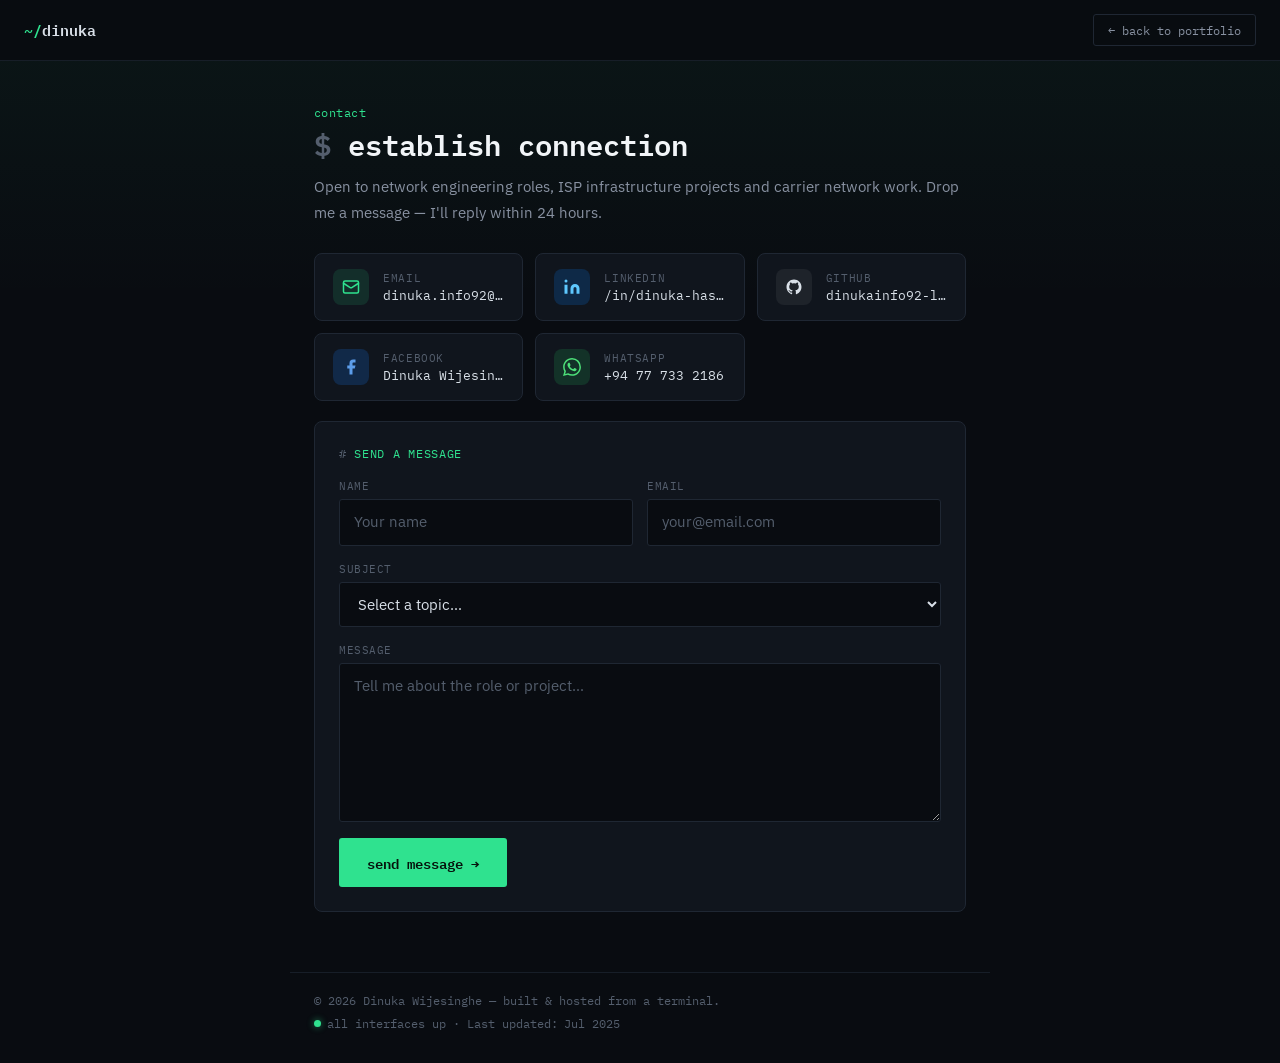
==== contact.html @ d7165db4 "Update Formspree action URL in contact form" ====
<!DOCTYPE html>
<html lang="en">
<head>
<meta charset="UTF-8">
<meta name="viewport" content="width=device-width, initial-scale=1.0">
<title>Contact | Dinuka Hasanka Wijesinghe — Network Engineer</title>
<meta name="description" content="Get in touch with Dinuka Hasanka Wijesinghe — Network Engineer specialising in IP/MPLS backbone networks. Open to network engineering roles and ISP infrastructure projects.">
<meta name="author" content="Dinuka Hasanka Wijesinghe">
<link rel="canonical" href="https://dinukawijesinghe.com/contact.html">
<link rel="icon" type="image/svg+xml" href="favicon.svg">

<meta property="og:title" content="Contact — Dinuka Hasanka Wijesinghe">
<meta property="og:description" content="Network Engineer · IP/MPLS Core · Open to new opportunities">
<meta property="og:url" content="https://dinukawijesinghe.com/contact.html">

<link rel="preconnect" href="https://fonts.googleapis.com">
<link rel="preconnect" href="https://fonts.gstatic.com" crossorigin>
<link href="https://fonts.googleapis.com/css2?family=IBM+Plex+Mono:wght@400;500;600;700&family=IBM+Plex+Sans:wght@400;500;600;700&display=swap" rel="stylesheet">

<style>
:root{
  --bg:#090c11;--bg-raised:#10151d;--bg-raised-2:#151b25;
  --border:#1f2733;--border-soft:#171e28;
  --text:#d9e0e8;--text-dim:#8891a1;--text-faint:#545e6d;
  --green:#2fe28f;--green-dim:#1c8a5a;--amber:#ffb454;--blue:#5ec8ff;--red:#ff5f56;
  --accent:#2fe28f;--accent-glow:rgba(47,226,143,.35);
  --font-mono:'IBM Plex Mono',ui-monospace,monospace;
  --font-sans:'IBM Plex Sans',-apple-system,sans-serif;
  --radius:3px;
}
*{box-sizing:border-box;margin:0;padding:0}
html{scroll-behavior:smooth}
body{
  background:var(--bg);color:var(--text);
  font-family:var(--font-sans);font-size:16px;min-height:100vh;
  background-image:linear-gradient(180deg,rgba(47,226,143,.05),transparent 300px);
  -webkit-font-smoothing:antialiased;
}
a{color:inherit;text-decoration:none}

/* ── topbar ── */
.topbar{
  display:flex;align-items:center;justify-content:space-between;
  padding:14px 24px;border-bottom:1px solid var(--border-soft);
  background:rgba(9,12,17,.88);backdrop-filter:blur(10px);
  position:sticky;top:0;z-index:50;
}
.topbar-logo{
  font-family:var(--font-mono);font-size:.95rem;font-weight:600;
  color:var(--text);transition:opacity .2s;
}
.topbar-logo:hover{opacity:.8}
.topbar-logo span{color:var(--accent)}
.topbar-back{
  font-family:var(--font-mono);font-size:.78rem;color:var(--text-dim);
  border:1px solid var(--border);border-radius:var(--radius);
  padding:7px 14px;transition:border-color .2s,color .2s;
}
.topbar-back:hover{border-color:var(--accent);color:var(--accent)}

/* ── page header ── */
.page-header{max-width:700px;margin:0 auto;padding:44px 24px 28px}
.page-tag{font-family:var(--font-mono);font-size:.75rem;color:var(--accent);letter-spacing:.04em;margin-bottom:8px}
.page-title{font-family:var(--font-mono);font-size:1.8rem;font-weight:600;color:#f2f5f8;line-height:1.15}
.page-title::before{content:'$ ';color:var(--text-faint)}
.page-sub{color:var(--text-dim);font-size:.96rem;margin-top:12px;line-height:1.7}

/* ── main ── */
main{max-width:700px;margin:0 auto;padding:0 24px 60px;display:flex;flex-direction:column;gap:20px}

/* ── social links grid ── */
.social-grid{
  display:grid;
  grid-template-columns:repeat(auto-fill,minmax(180px,1fr));
  gap:12px;
}
.social-card{
  display:flex;align-items:center;gap:14px;
  background:var(--bg-raised);border:1px solid var(--border);
  border-radius:8px;padding:15px 18px;
  transition:transform .2s,border-color .2s;
}
.social-card:hover{transform:translateY(-2px);border-color:var(--accent)}
.social-icon{
  width:36px;height:36px;border-radius:8px;
  display:flex;align-items:center;justify-content:center;
  flex-shrink:0;font-size:1.1rem;
}
.si-email   {background:rgba(47,226,143,.12);color:var(--green)}
.si-linkedin{background:rgba(10,102,194,.25);color:#5ec8ff}
.si-github  {background:rgba(255,255,255,.06);color:var(--text)}
.si-facebook{background:rgba(24,119,242,.2);color:#5c9dea}
.si-whatsapp{background:rgba(37,211,102,.15);color:#4de079}
.social-info{display:flex;flex-direction:column;gap:2px;min-width:0}
.social-label{font-family:var(--font-mono);font-size:.66rem;text-transform:uppercase;letter-spacing:.06em;color:var(--text-faint)}
.social-value{font-family:var(--font-mono);font-size:.82rem;color:var(--text);white-space:nowrap;overflow:hidden;text-overflow:ellipsis}

/* ── contact form ── */
.cf-card{background:var(--bg-raised);border:1px solid var(--border);border-radius:8px;padding:24px}
.cf-title{font-family:var(--font-mono);font-size:.72rem;text-transform:uppercase;letter-spacing:.06em;color:var(--accent);margin-bottom:18px}
.cf-title::before{content:'# ';color:var(--text-faint)}

.cf-form{display:flex;flex-direction:column;gap:16px}
.cf-row{display:flex;flex-direction:column;gap:6px}
.cf-row-2{display:grid;grid-template-columns:1fr 1fr;gap:14px}
@media(max-width:520px){.cf-row-2{grid-template-columns:1fr}}

.cf-row label{
  font-family:var(--font-mono);font-size:.68rem;
  text-transform:uppercase;letter-spacing:.05em;color:var(--text-faint);
}
.cf-row input,.cf-row textarea,.cf-row select{
  background:var(--bg);color:var(--text);
  border:1px solid var(--border);border-radius:var(--radius);
  padding:11px 14px;font-family:var(--font-sans);font-size:.94rem;
  line-height:1.5;transition:border-color .2s;resize:vertical;width:100%;
}
.cf-row input:focus,.cf-row textarea:focus,.cf-row select:focus{outline:none;border-color:var(--accent)}
.cf-row input::placeholder,.cf-row textarea::placeholder{color:var(--text-faint)}
.cf-row select option{background:var(--bg-raised)}

.cf-submit{
  font-family:var(--font-mono);font-size:.9rem;font-weight:600;
  background:var(--accent);color:#06120c;border:none;
  border-radius:var(--radius);padding:13px 28px;cursor:pointer;
  transition:opacity .2s,transform .15s;align-self:flex-start;
  display:flex;align-items:center;gap:8px;
}
.cf-submit:hover:not(:disabled){opacity:.88;transform:translateY(-1px)}
.cf-submit:disabled{opacity:.5;cursor:not-allowed}

.cf-status{font-family:var(--font-mono);font-size:.82rem;min-height:1.2em;padding-top:4px}
.cf-status.ok{color:var(--green)}
.cf-status.err{color:#fca5a5}

/* ── mobile responsive ── */
@media(max-width:600px){
  .page-title{font-size:1.4rem}
  .social-grid{grid-template-columns:1fr 1fr}
  .cf-card{padding:18px}
  .topbar{padding:12px 16px}
  main{padding:0 16px 50px}
  .page-header{padding:32px 16px 20px}
}

@media(max-width:400px){
  .social-grid{grid-template-columns:1fr}
}

/* ── footer ── */
.site-footer{
  border-top:1px solid var(--border-soft);padding:20px 24px 32px;
  font-family:var(--font-mono);font-size:.73rem;color:var(--text-faint);
  display:flex;justify-content:space-between;flex-wrap:wrap;gap:8px;
  max-width:700px;margin:0 auto;
}
.footer-ping{display:flex;align-items:center;gap:6px}
.led{display:inline-block;width:7px;height:7px;border-radius:50%;background:var(--green);box-shadow:0 0 6px 1px var(--accent-glow)}

/* scrollbar */
::-webkit-scrollbar{width:6px}
::-webkit-scrollbar-track{background:var(--bg-raised-2)}
::-webkit-scrollbar-thumb{background:var(--border);border-radius:3px}
::-webkit-scrollbar-thumb:hover{background:var(--accent)}
</style>
</head>
<body>

<div class="topbar">
  <a href="https://dinukawijesinghe.com" class="topbar-logo"><span>~/</span>dinuka</a>
  <a href="https://dinukawijesinghe.com" class="topbar-back">← back to portfolio</a>
</div>

<div class="page-header">
  <p class="page-tag">contact</p>
  <h1 class="page-title">establish connection</h1>
  <p class="page-sub">
    Open to network engineering roles, ISP infrastructure projects and carrier network work.
    Drop me a message — I'll reply within 24 hours.
  </p>
</div>

<main>

  <!-- Social / quick links -->
  <div class="social-grid">

    <a href="mailto:dinuka.info92@gmail.com" class="social-card">
      <div class="social-icon si-email">
        <svg width="18" height="18" viewBox="0 0 24 24" fill="none" stroke="currentColor" stroke-width="2" stroke-linecap="round" stroke-linejoin="round">
          <rect x="2" y="4" width="20" height="16" rx="2"/><path d="m22 7-8.97 5.7a1.94 1.94 0 0 1-2.06 0L2 7"/>
        </svg>
      </div>
      <div class="social-info">
        <span class="social-label">Email</span>
        <span class="social-value">dinuka.info92@gmail.com</span>
      </div>
    </a>

    <a href="https://www.linkedin.com/in/dinuka-hasanka-wijesinghe-b3315a186" target="_blank" rel="noopener" class="social-card">
      <div class="social-icon si-linkedin">
        <svg width="18" height="18" viewBox="0 0 24 24" fill="currentColor">
          <path d="M16 8a6 6 0 0 1 6 6v7h-4v-7a2 2 0 0 0-2-2 2 2 0 0 0-2 2v7h-4v-7a6 6 0 0 1 6-6z"/><rect x="2" y="9" width="4" height="12"/><circle cx="4" cy="4" r="2"/>
        </svg>
      </div>
      <div class="social-info">
        <span class="social-label">LinkedIn</span>
        <span class="social-value">/in/dinuka-hasanka</span>
      </div>
    </a>

    <a href="https://github.com/dinukainfo92-lang" target="_blank" rel="noopener" class="social-card">
      <div class="social-icon si-github">
        <svg width="18" height="18" viewBox="0 0 24 24" fill="currentColor">
          <path d="M12 2C6.477 2 2 6.484 2 12.017c0 4.425 2.865 8.18 6.839 9.504.5.092.682-.217.682-.483 0-.237-.008-.868-.013-1.703-2.782.605-3.369-1.343-3.369-1.343-.454-1.158-1.11-1.466-1.11-1.466-.908-.62.069-.608.069-.608 1.003.07 1.531 1.032 1.531 1.032.892 1.53 2.341 1.088 2.91.832.092-.647.35-1.088.636-1.338-2.22-.253-4.555-1.113-4.555-4.951 0-1.093.39-1.988 1.029-2.688-.103-.253-.446-1.272.098-2.65 0 0 .84-.27 2.75 1.026A9.564 9.564 0 0 1 12 6.844a9.59 9.59 0 0 1 2.504.337c1.909-1.296 2.747-1.027 2.747-1.027.546 1.379.202 2.398.1 2.651.64.7 1.028 1.595 1.028 2.688 0 3.848-2.339 4.695-4.566 4.943.359.309.678.92.678 1.855 0 1.338-.012 2.419-.012 2.747 0 .268.18.58.688.482A10.02 10.02 0 0 0 22 12.017C22 6.484 17.522 2 12 2z"/>
        </svg>
      </div>
      <div class="social-info">
        <span class="social-label">GitHub</span>
        <span class="social-value">dinukainfo92-lang</span>
      </div>
    </a>

    <!-- UPDATE: replace # with your Facebook profile URL -->
    <a href="https://www.facebook.com/YOUR_FACEBOOK" target="_blank" rel="noopener" class="social-card" id="fbCard">
      <div class="social-icon si-facebook">
        <svg width="18" height="18" viewBox="0 0 24 24" fill="currentColor">
          <path d="M18 2h-3a5 5 0 0 0-5 5v3H7v4h3v8h4v-8h3l1-4h-4V7a1 1 0 0 1 1-1h3z"/>
        </svg>
      </div>
      <div class="social-info">
        <span class="social-label">Facebook</span>
        <span class="social-value">Dinuka Wijesinghe</span>
      </div>
    </a>

    <a href="https://wa.me/94777332186" target="_blank" rel="noopener" class="social-card">
      <div class="social-icon si-whatsapp">
        <svg width="18" height="18" viewBox="0 0 24 24" fill="currentColor">
          <path d="M17.472 14.382c-.297-.149-1.758-.867-2.03-.967-.273-.099-.471-.148-.67.15-.197.297-.767.966-.94 1.164-.173.199-.347.223-.644.075-.297-.15-1.255-.463-2.39-1.475-.883-.788-1.48-1.761-1.653-2.059-.173-.297-.018-.458.13-.606.134-.133.298-.347.446-.52.149-.174.198-.298.298-.497.099-.198.05-.371-.025-.52-.075-.149-.669-1.612-.916-2.207-.242-.579-.487-.5-.669-.51a12.8 12.8 0 0 0-.57-.01c-.198 0-.52.074-.792.372-.272.297-1.04 1.016-1.04 2.479 0 1.462 1.065 2.875 1.213 3.074.149.198 2.096 3.2 5.077 4.487.709.306 1.262.489 1.694.625.712.227 1.36.195 1.871.118.571-.085 1.758-.719 2.006-1.413.248-.694.248-1.289.173-1.413-.074-.124-.272-.198-.57-.347m-5.421 7.403h-.004a9.87 9.87 0 0 1-5.031-1.378l-.361-.214-3.741.982.998-3.648-.235-.374a9.86 9.86 0 0 1-1.51-5.26c.001-5.45 4.436-9.884 9.888-9.884 2.64 0 5.122 1.03 6.988 2.898a9.825 9.825 0 0 1 2.893 6.994c-.003 5.45-4.437 9.884-9.885 9.884m8.413-18.297A11.815 11.815 0 0 0 12.05 0C5.495 0 .16 5.335.157 11.892c0 2.096.547 4.142 1.588 5.945L.057 24l6.305-1.654a11.882 11.882 0 0 0 5.683 1.448h.005c6.554 0 11.89-5.335 11.893-11.893a11.821 11.821 0 0 0-3.48-8.413z"/>
        </svg>
      </div>
      <div class="social-info">
        <span class="social-label">WhatsApp</span>
        <span class="social-value">+94 77 733 2186</span>
      </div>
    </a>

  </div>

  <!-- Contact form -->
  <div class="cf-card">
    <p class="cf-title">Send a message</p>
    <!-- SETUP: https://formspree.io → New Form → replace YOUR_FORM_ID -->
    <form class="cf-form" id="contactForm"
          action="https://formspree.io/f/xjgnpevo"
          method="POST">

      <div class="cf-row-2">
        <div class="cf-row">
          <label for="cf-name">Name</label>
          <input type="text" id="cf-name" name="name" placeholder="Your name" required autocomplete="name">
        </div>
        <div class="cf-row">
          <label for="cf-email">Email</label>
          <input type="email" id="cf-email" name="email" placeholder="your@email.com" required autocomplete="email">
        </div>
      </div>

      <div class="cf-row">
        <label for="cf-subject">Subject</label>
        <select id="cf-subject" name="subject">
          <option value="">Select a topic…</option>
          <option>Network Engineering Role</option>
          <option>ISP / Carrier Infrastructure Project</option>
          <option>Consulting / Contract Work</option>
          <option>Technical Question</option>
          <option>Other</option>
        </select>
      </div>

      <div class="cf-row">
        <label for="cf-msg">Message</label>
        <textarea id="cf-msg" name="message" rows="6"
                  placeholder="Tell me about the role or project…" required></textarea>
      </div>

      <!-- honeypot + meta -->
      <input type="text" name="_gotcha" style="display:none">
      <input type="hidden" name="_subject" value="New message — dinukawijesinghe.com">

      <div style="display:flex;align-items:center;gap:16px;flex-wrap:wrap">
        <button type="submit" class="cf-submit" id="cfSubmit">
          <span id="cfBtnText">send message →</span>
        </button>
        <p class="cf-status" id="cfStatus"></p>
      </div>

    </form>
  </div>

</main>

<footer class="site-footer">
  <span>© <span id="year"></span> Dinuka Wijesinghe — built &amp; hosted from a terminal.</span>
  <span class="footer-ping"><span class="led"></span> all interfaces up · Last updated: <span id="lastUpdated">Jul 2025</span></span>
</footer>

<script>
document.getElementById('year').textContent = new Date().getFullYear();

// Contact form AJAX
(function(){
  const form   = document.getElementById('contactForm');
  const btn    = document.getElementById('cfSubmit');
  const txt    = document.getElementById('cfBtnText');
  const status = document.getElementById('cfStatus');
  if(!form) return;

  form.addEventListener('submit', async function(e){
    e.preventDefault();
    txt.textContent = 'sending…';
    btn.disabled = true;
    status.textContent = '';
    status.className = 'cf-status';

    try {
      const res = await fetch(form.action, {
        method:'POST',
        body: new FormData(form),
        headers:{'Accept':'application/json'}
      });
      if(res.ok){
        txt.textContent = '✔ sent!';
        status.textContent = "Thanks — I'll reply within 24 hours.";
        status.className = 'cf-status ok';
        form.reset();
        setTimeout(()=>{ txt.textContent='send message →'; btn.disabled=false; }, 4000);
      } else { throw new Error(); }
    } catch {
      txt.textContent = 'send message →';
      btn.disabled = false;
      status.textContent = 'Something went wrong — email me at dinuka.info92@gmail.com';
      status.className = 'cf-status err';
    }
  });
})();
</script>
</body>
</html>
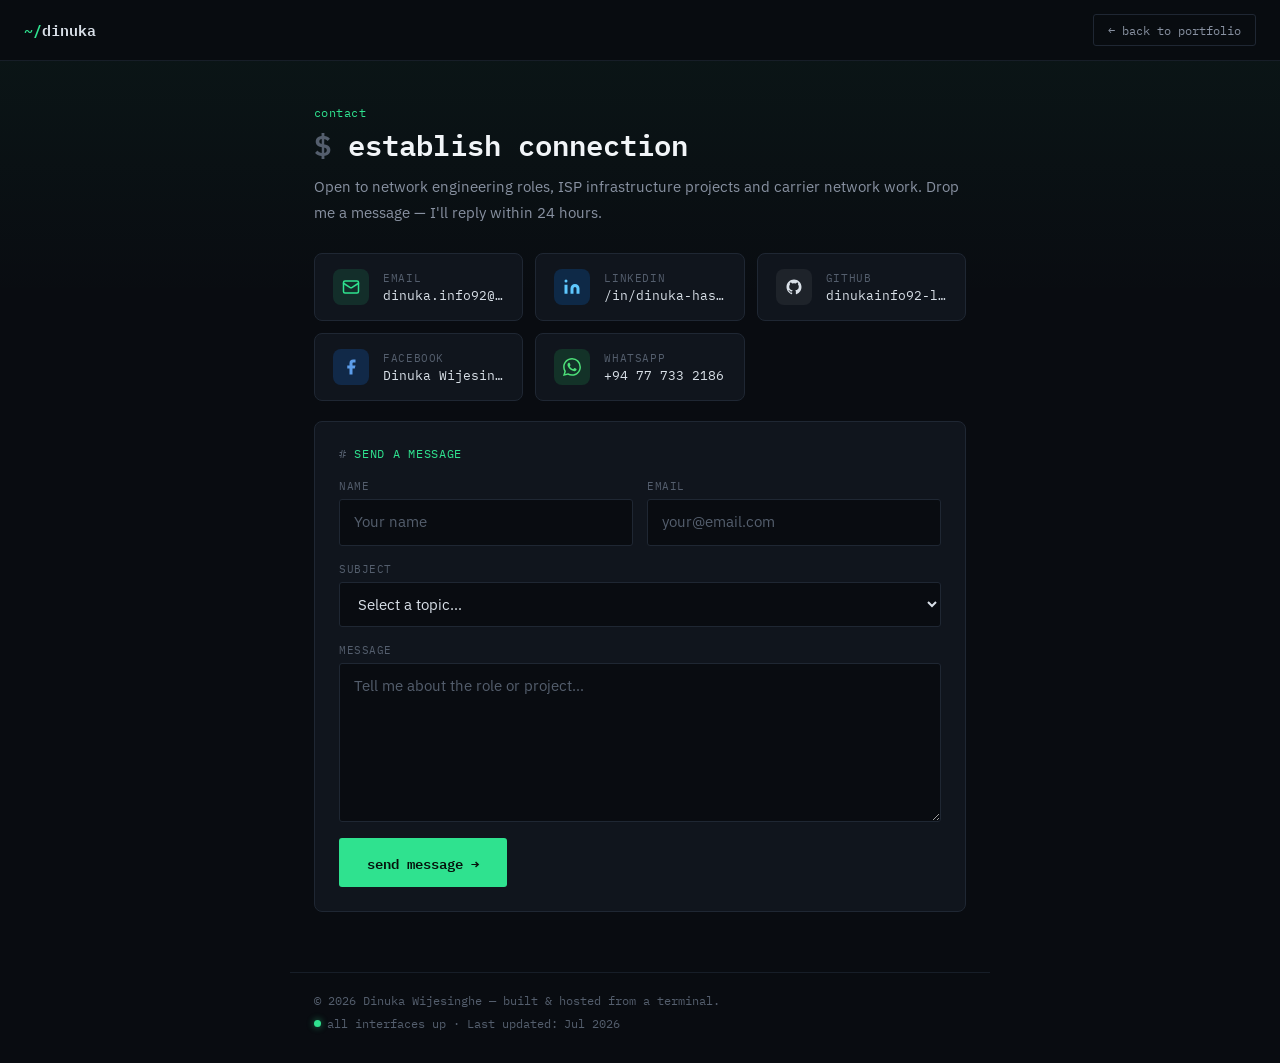
==== commit 927ff77c: "Change last updated date in footer to July 2026 Updated the last updated date in the footer from Jul" ====
--- a/contact.html
+++ b/contact.html
@@ -303,7 +303,7 @@
 
 <footer class="site-footer">
   <span>© <span id="year"></span> Dinuka Wijesinghe — built &amp; hosted from a terminal.</span>
-  <span class="footer-ping"><span class="led"></span> all interfaces up · Last updated: <span id="lastUpdated">Jul 2025</span></span>
+  <span class="footer-ping"><span class="led"></span> all interfaces up · Last updated: <span id="lastUpdated">Jul 2026</span></span>
 </footer>
 
 <script>
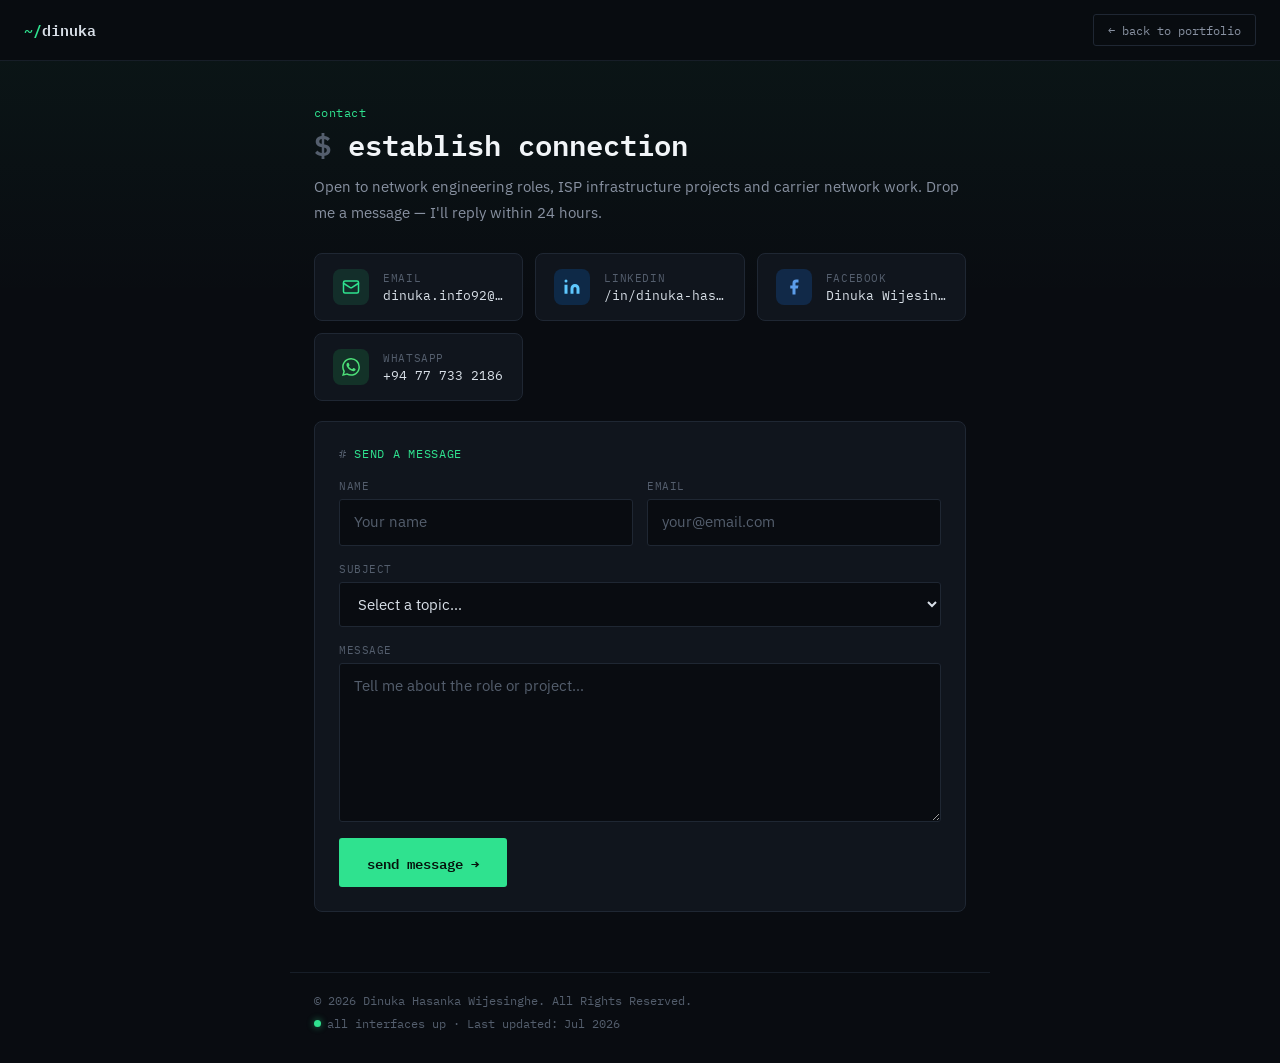
==== commit eca9871f: "Update contact page metadata and remove GitHub link" ====
--- a/contact.html
+++ b/contact.html
@@ -3,15 +3,29 @@
 <head>
 <meta charset="UTF-8">
 <meta name="viewport" content="width=device-width, initial-scale=1.0">
-<title>Contact | Dinuka Hasanka Wijesinghe — Network Engineer</title>
-<meta name="description" content="Get in touch with Dinuka Hasanka Wijesinghe — Network Engineer specialising in IP/MPLS backbone networks. Open to network engineering roles and ISP infrastructure projects.">
+<title>Contact Dinuka Hasanka Wijesinghe | IP/MPLS Network Engineer — Sri Lanka & Australia</title>
+<meta name="description" content="Contact Dinuka Hasanka Wijesinghe — IP/MPLS Core Network Engineer with 7+ years at ISPs in Sri Lanka and Australia. Open to network engineering roles, carrier infrastructure projects and consulting.">
+<meta name="keywords" content="Contact Dinuka Wijesinghe, Dinuka Hasanka Wijesinghe contact, Network Engineer Sri Lanka, IP/MPLS engineer contact, hire network engineer, Cisco IOS XR engineer">
 <meta name="author" content="Dinuka Hasanka Wijesinghe">
+<meta name="robots" content="index, follow">
 <link rel="canonical" href="https://dinukawijesinghe.com/contact.html">
+
+<link rel="icon" type="image/png" sizes="32x32" href="favicon-32.png">
+<link rel="icon" type="image/png" sizes="192x192" href="favicon-192.png">
 <link rel="icon" type="image/svg+xml" href="favicon.svg">
-
-<meta property="og:title" content="Contact — Dinuka Hasanka Wijesinghe">
-<meta property="og:description" content="Network Engineer · IP/MPLS Core · Open to new opportunities">
+<link rel="apple-touch-icon" sizes="192x192" href="favicon-192.png">
+<link rel="shortcut icon" href="favicon-32.png">
+
+<meta property="og:type" content="website">
+<meta property="og:title" content="Contact Dinuka Hasanka Wijesinghe — IP/MPLS Network Engineer">
+<meta property="og:description" content="Network Engineer · IP/MPLS Core · CCNP SP · Open to new opportunities in carrier and ISP infrastructure.">
 <meta property="og:url" content="https://dinukawijesinghe.com/contact.html">
+<meta property="og:image" content="https://dinukawijesinghe.com/favicon-192.png">
+
+<meta name="twitter:card" content="summary">
+<meta name="twitter:title" content="Contact Dinuka Hasanka Wijesinghe — IP/MPLS Network Engineer">
+<meta name="twitter:description" content="IP/MPLS Core Network Engineer · CCNP SP · Open to carrier/ISP infrastructure roles">
+<meta name="twitter:image" content="https://dinukawijesinghe.com/favicon-192.png">
 
 <link rel="preconnect" href="https://fonts.googleapis.com">
 <link rel="preconnect" href="https://fonts.gstatic.com" crossorigin>
@@ -209,18 +223,6 @@
       </div>
     </a>
 
-    <a href="https://github.com/dinukainfo92-lang" target="_blank" rel="noopener" class="social-card">
-      <div class="social-icon si-github">
-        <svg width="18" height="18" viewBox="0 0 24 24" fill="currentColor">
-          <path d="M12 2C6.477 2 2 6.484 2 12.017c0 4.425 2.865 8.18 6.839 9.504.5.092.682-.217.682-.483 0-.237-.008-.868-.013-1.703-2.782.605-3.369-1.343-3.369-1.343-.454-1.158-1.11-1.466-1.11-1.466-.908-.62.069-.608.069-.608 1.003.07 1.531 1.032 1.531 1.032.892 1.53 2.341 1.088 2.91.832.092-.647.35-1.088.636-1.338-2.22-.253-4.555-1.113-4.555-4.951 0-1.093.39-1.988 1.029-2.688-.103-.253-.446-1.272.098-2.65 0 0 .84-.27 2.75 1.026A9.564 9.564 0 0 1 12 6.844a9.59 9.59 0 0 1 2.504.337c1.909-1.296 2.747-1.027 2.747-1.027.546 1.379.202 2.398.1 2.651.64.7 1.028 1.595 1.028 2.688 0 3.848-2.339 4.695-4.566 4.943.359.309.678.92.678 1.855 0 1.338-.012 2.419-.012 2.747 0 .268.18.58.688.482A10.02 10.02 0 0 0 22 12.017C22 6.484 17.522 2 12 2z"/>
-        </svg>
-      </div>
-      <div class="social-info">
-        <span class="social-label">GitHub</span>
-        <span class="social-value">dinukainfo92-lang</span>
-      </div>
-    </a>
-
     <!-- UPDATE: replace # with your Facebook profile URL -->
     <a href="https://www.facebook.com/YOUR_FACEBOOK" target="_blank" rel="noopener" class="social-card" id="fbCard">
       <div class="social-icon si-facebook">
@@ -302,7 +304,7 @@
 </main>
 
 <footer class="site-footer">
-  <span>© <span id="year"></span> Dinuka Wijesinghe — built &amp; hosted from a terminal.</span>
+  <span>© <span id="year"></span> Dinuka Hasanka Wijesinghe. All Rights Reserved.</span>
   <span class="footer-ping"><span class="led"></span> all interfaces up · Last updated: <span id="lastUpdated">Jul 2026</span></span>
 </footer>
 
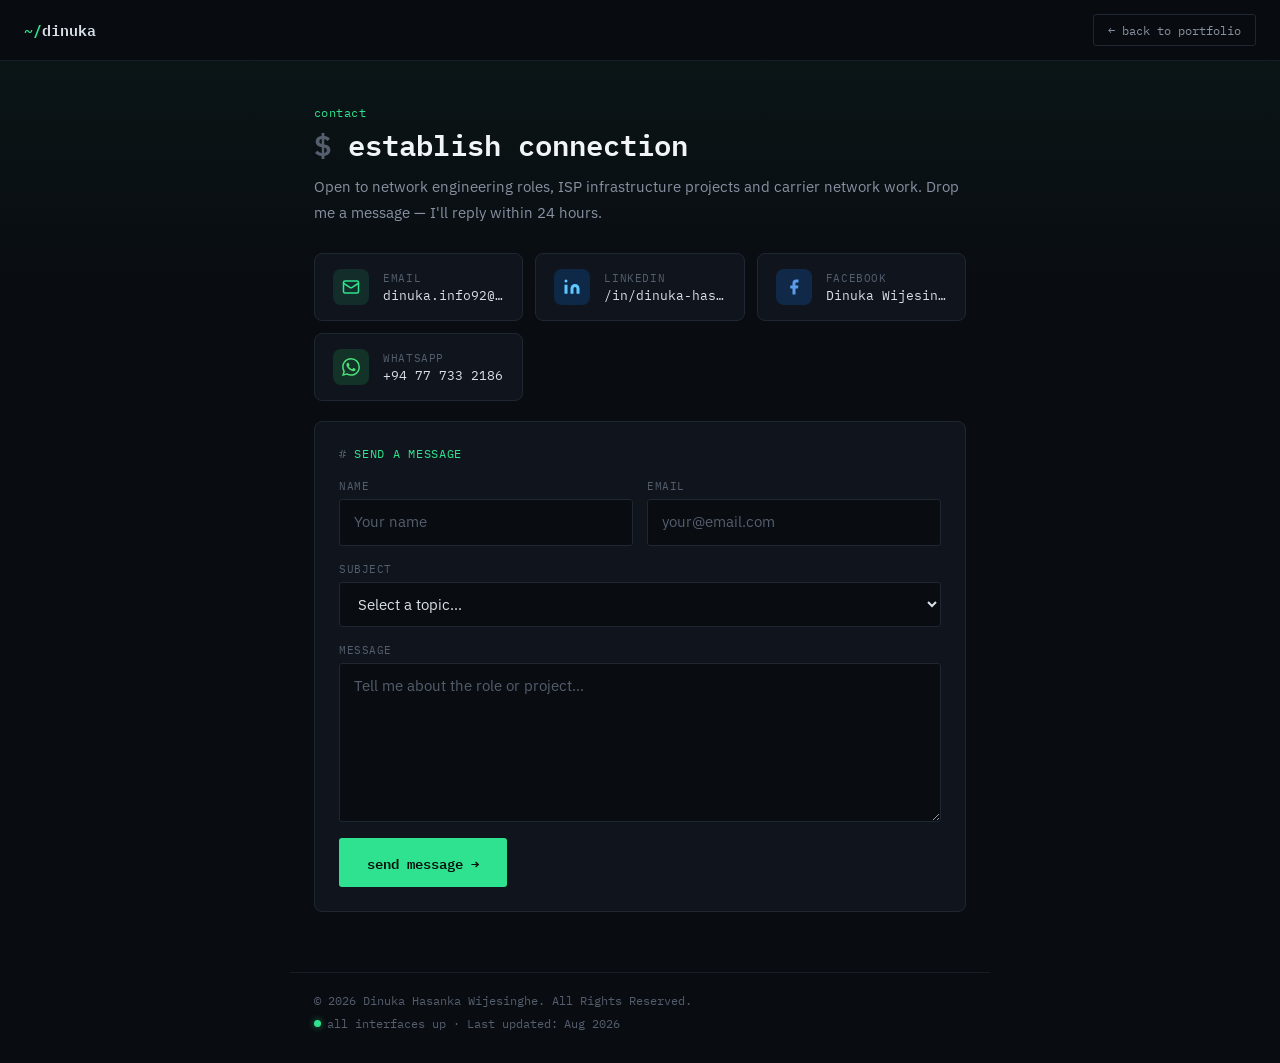
==== commit 4bf26eea: "Update last updated date in footer" ====
--- a/contact.html
+++ b/contact.html
@@ -305,7 +305,7 @@
 
 <footer class="site-footer">
   <span>© <span id="year"></span> Dinuka Hasanka Wijesinghe. All Rights Reserved.</span>
-  <span class="footer-ping"><span class="led"></span> all interfaces up · Last updated: <span id="lastUpdated">Jul 2026</span></span>
+  <span class="footer-ping"><span class="led"></span> all interfaces up · Last updated: <span id="lastUpdated">Aug 2026</span></span>
 </footer>
 
 <script>
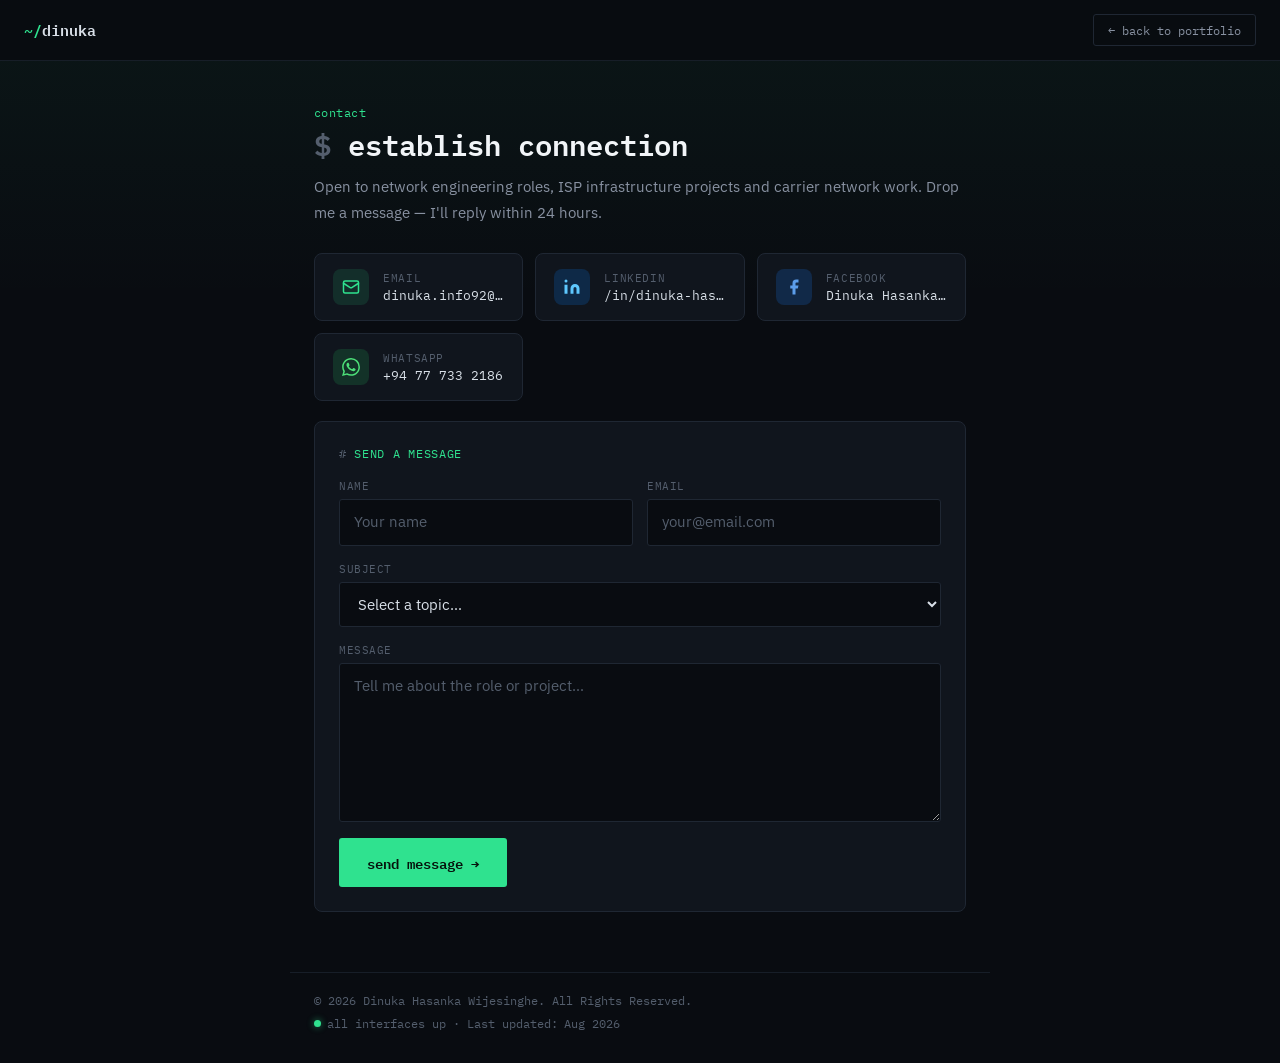
==== commit 9addd042: "Update Facebook name in contact.html" ====
--- a/contact.html
+++ b/contact.html
@@ -5,10 +5,28 @@
 <meta name="viewport" content="width=device-width, initial-scale=1.0">
 <title>Contact Dinuka Hasanka Wijesinghe | IP/MPLS Network Engineer — Sri Lanka & Australia</title>
 <meta name="description" content="Contact Dinuka Hasanka Wijesinghe — IP/MPLS Core Network Engineer with 7+ years at ISPs in Sri Lanka and Australia. Open to network engineering roles, carrier infrastructure projects and consulting.">
-<meta name="keywords" content="Contact Dinuka Wijesinghe, Dinuka Hasanka Wijesinghe contact, Network Engineer Sri Lanka, IP/MPLS engineer contact, hire network engineer, Cisco IOS XR engineer">
+<meta name="keywords" content="Contact Dinuka Wijesinghe, Dinuka Hasanka Wijesinghe contact, Contact Dinuka Hasanka, Contact Hasanka, Dinuka Hasanka Wijesinghe email, Network Engineer Sri Lanka, IP/MPLS engineer contact, hire network engineer, Cisco IOS XR engineer">
 <meta name="author" content="Dinuka Hasanka Wijesinghe">
 <meta name="robots" content="index, follow">
-<link rel="canonical" href="https://dinukawijesinghe.com/contact.html">
+<link rel="canonical" href="https://dinukahasanka.com/contact.html">
+
+<script type="application/ld+json">
+{
+  "@context": "https://schema.org",
+  "@type": "ContactPage",
+  "name": "Contact Dinuka Hasanka Wijesinghe",
+  "url": "https://dinukahasanka.com/contact.html",
+  "about": {
+    "@type": "Person",
+    "@id": "https://dinukahasanka.com/#person",
+    "name": "Dinuka Hasanka Wijesinghe",
+    "alternateName": ["Dinuka Wijesinghe", "Dinuka Hasanka", "Dinuka", "Hasanka"],
+    "url": "https://dinukahasanka.com",
+    "jobTitle": "Network Engineer",
+    "sameAs": ["https://www.linkedin.com/in/dinuka-hasanka-wijesinghe-b3315a186"]
+  }
+}
+</script>
 
 <link rel="icon" type="image/png" sizes="32x32" href="favicon-32.png">
 <link rel="icon" type="image/png" sizes="192x192" href="favicon-192.png">
@@ -19,13 +37,13 @@
 <meta property="og:type" content="website">
 <meta property="og:title" content="Contact Dinuka Hasanka Wijesinghe — IP/MPLS Network Engineer">
 <meta property="og:description" content="Network Engineer · IP/MPLS Core · CCNP SP · Open to new opportunities in carrier and ISP infrastructure.">
-<meta property="og:url" content="https://dinukawijesinghe.com/contact.html">
-<meta property="og:image" content="https://dinukawijesinghe.com/favicon-192.png">
+<meta property="og:url" content="https://dinukahasanka.com/contact.html">
+<meta property="og:image" content="https://dinukahasanka.com/favicon-192.png">
 
 <meta name="twitter:card" content="summary">
 <meta name="twitter:title" content="Contact Dinuka Hasanka Wijesinghe — IP/MPLS Network Engineer">
 <meta name="twitter:description" content="IP/MPLS Core Network Engineer · CCNP SP · Open to carrier/ISP infrastructure roles">
-<meta name="twitter:image" content="https://dinukawijesinghe.com/favicon-192.png">
+<meta name="twitter:image" content="https://dinukahasanka.com/favicon-192.png">
 
 <link rel="preconnect" href="https://fonts.googleapis.com">
 <link rel="preconnect" href="https://fonts.gstatic.com" crossorigin>
@@ -181,8 +199,8 @@
 <body>
 
 <div class="topbar">
-  <a href="https://dinukawijesinghe.com" class="topbar-logo"><span>~/</span>dinuka</a>
-  <a href="https://dinukawijesinghe.com" class="topbar-back">← back to portfolio</a>
+  <a href="https://dinukahasanka.com" class="topbar-logo"><span>~/</span>dinuka</a>
+  <a href="https://dinukahasanka.com" class="topbar-back">← back to portfolio</a>
 </div>
 
 <div class="page-header">
@@ -232,7 +250,7 @@
       </div>
       <div class="social-info">
         <span class="social-label">Facebook</span>
-        <span class="social-value">Dinuka Wijesinghe</span>
+        <span class="social-value">Dinuka Hasanka Wijesinghe</span>
       </div>
     </a>
 
@@ -289,7 +307,7 @@
 
       <!-- honeypot + meta -->
       <input type="text" name="_gotcha" style="display:none">
-      <input type="hidden" name="_subject" value="New message — dinukawijesinghe.com">
+      <input type="hidden" name="_subject" value="New message — dinukahasanka.com">
 
       <div style="display:flex;align-items:center;gap:16px;flex-wrap:wrap">
         <button type="submit" class="cf-submit" id="cfSubmit">
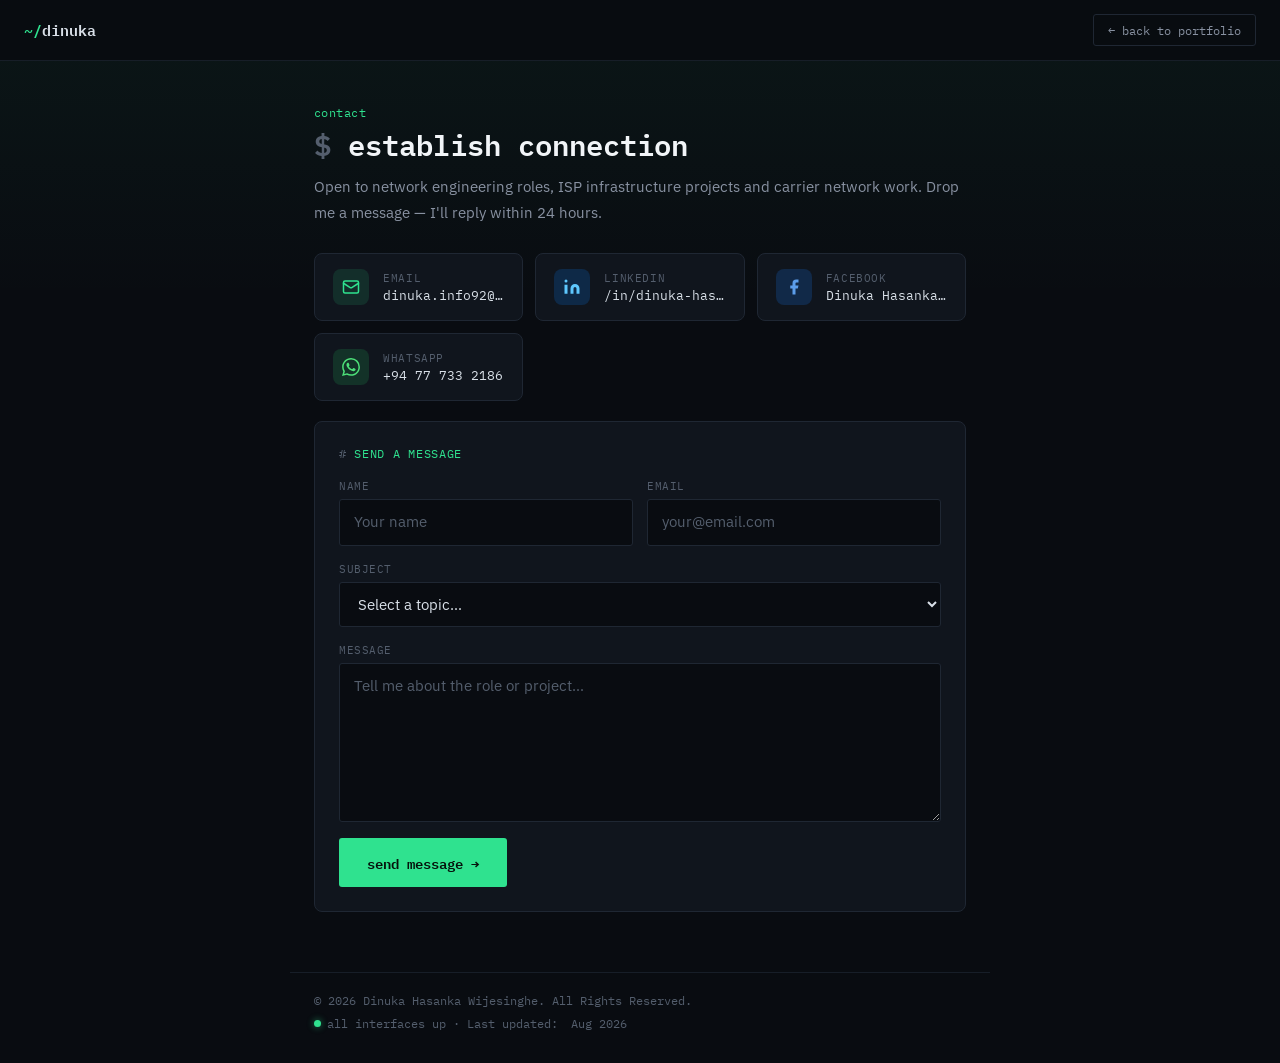
==== commit bdcc86b5: "Update Facebook link and footer last updated text" ====
--- a/contact.html
+++ b/contact.html
@@ -241,8 +241,7 @@
       </div>
     </a>
 
-    <!-- UPDATE: replace # with your Facebook profile URL -->
-    <a href="https://www.facebook.com/YOUR_FACEBOOK" target="_blank" rel="noopener" class="social-card" id="fbCard">
+    <a href="https://www.facebook.com/Info.dinuka" target="_blank" rel="noopener" class="social-card" id="fbCard">
       <div class="social-icon si-facebook">
         <svg width="18" height="18" viewBox="0 0 24 24" fill="currentColor">
           <path d="M18 2h-3a5 5 0 0 0-5 5v3H7v4h3v8h4v-8h3l1-4h-4V7a1 1 0 0 1 1-1h3z"/>
@@ -323,11 +322,27 @@
 
 <footer class="site-footer">
   <span>© <span id="year"></span> Dinuka Hasanka Wijesinghe. All Rights Reserved.</span>
-  <span class="footer-ping"><span class="led"></span> all interfaces up · Last updated: <span id="lastUpdated">Aug 2026</span></span>
+  <span class="footer-ping"><span class="led"></span> all interfaces up · Last updated:&nbsp;<span id="lastUpdated">Aug 2026</span></span>
 </footer>
 
 <script>
 document.getElementById('year').textContent = new Date().getFullYear();
+
+// "Last updated": pulled from the repo's latest commit. Keeps the static
+// fallback already in the HTML if the request fails (offline, rate-limited).
+(function(){
+  const el = document.getElementById('lastUpdated');
+  if (!el) return;
+  fetch('https://api.github.com/repos/dinukainfo92-lang/dinukawijesinghe.github.io/commits?per_page=1')
+    .then((res) => (res.ok ? res.json() : Promise.reject(res.status)))
+    .then((commits) => {
+      const iso = commits && commits[0] && commits[0].commit && commits[0].commit.author && commits[0].commit.author.date;
+      if (!iso) return;
+      const date = new Date(iso);
+      el.textContent = date.toLocaleDateString('en-US', { month: 'short', year: 'numeric' });
+    })
+    .catch(() => { /* keep static fallback */ });
+})();
 
 // Contact form AJAX
 (function(){
